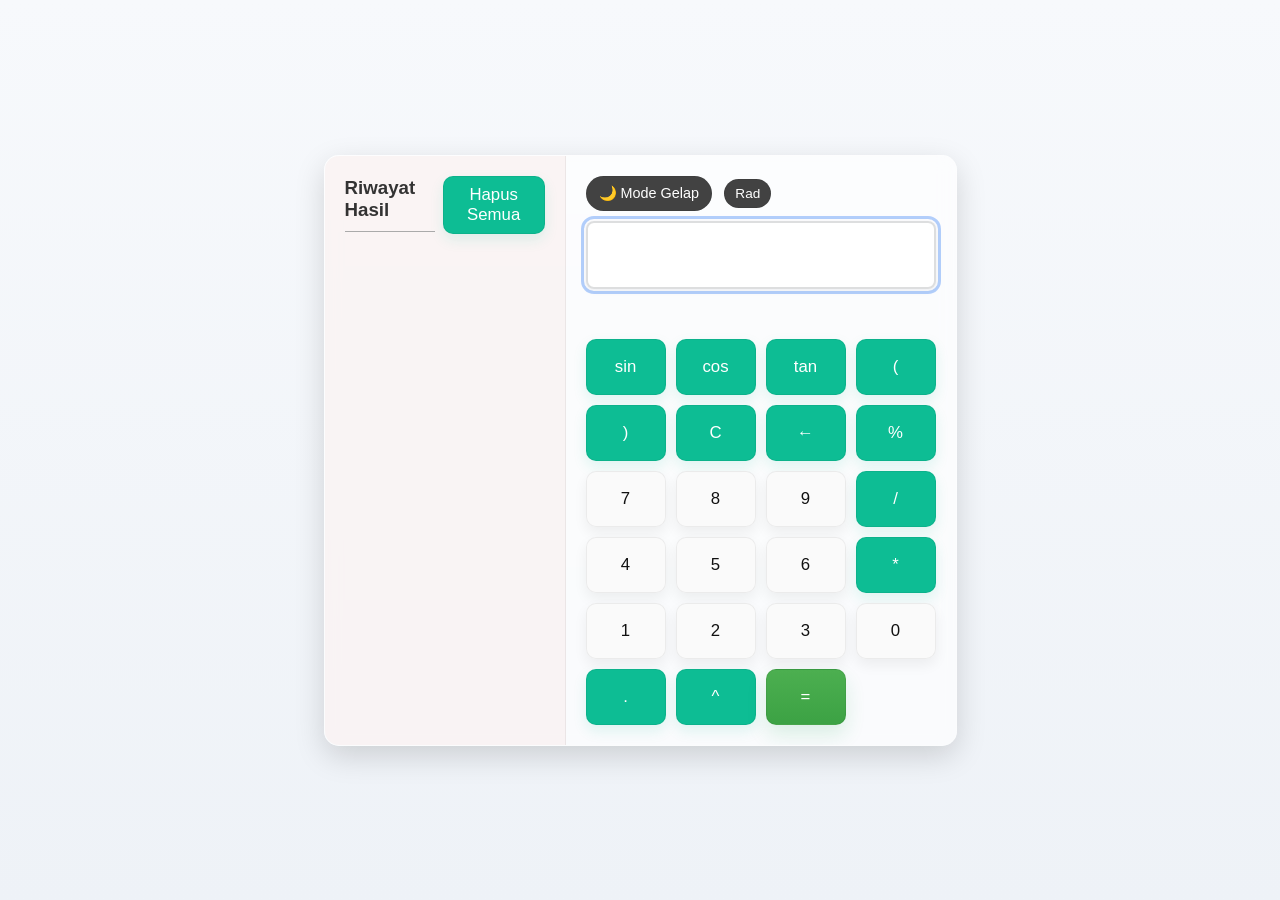
==== index.html @ 222618ed "Update and rename kalkulator.html to index.html" ====
<!DOCTYPE html>
<html lang="id">
<head>
    <meta charset="UTF-8">
    <meta name="viewport" content="width=device-width, initial-scale=1.0">
    <title>Kalkulator</title>
    <link rel="stylesheet" href="kalkulator.css">
</head>
<body>
    <div class="calculator">
        <!-- Bagian untuk menghapusRiwayat -->
        <div class="history-container">
            <div class="history-header">
                <h3>Riwayat Hasil</h3>
                <button id="clear-history" class="btn ctrl">Hapus Semua</button>
            </div>
            <ul id="history-list"></ul>
        </div>

        
        <div class="calculator-body">
            <!-- Tombol dark mode maupun light mode -->
            <button id="theme-toggle" class="theme-toggle">🌙 Mode Gelap</button>
            <button id="angle-toggle" class="theme-toggle small" aria-pressed="false">Rad</button>


            

            <!-- hasil input -->
            <div class="display-wrap">
                <input type="text" id="display" class="display" value="" readonly>
                <div id="display-result" class="display-result" aria-hidden="true"></div>
            </div>

            <!-- Tombol-tombol -->
            <div class="buttons">
                <button class="btn fn" data-value="sin(">sin</button>
                <button class="btn fn" data-value="cos(">cos</button>
                <button class="btn fn" data-value="tan(">tan</button>
                <button class="btn op" data-value="(">(</button>
                <button class="btn op" data-value=")">)</button>
                <button class="btn ctrl clear" data-value="C">C</button>
                <button class="btn ctrl backspace" data-value="←">←</button>
                <button class="btn op" data-value="%">%</button>
                <button class="btn num" data-value="7">7</button>
                <button class="btn num" data-value="8">8</button>
                <button class="btn num" data-value="9">9</button>
                <button class="btn op" data-value="/">/</button>
                <button class="btn num" data-value="4">4</button>
                <button class="btn num" data-value="5">5</button>
                <button class="btn num" data-value="6">6</button>
                <button class="btn op" data-value="*">*</button>
                <button class="btn num" data-value="1">1</button>
                <button class="btn num" data-value="2">2</button>
                <button class="btn num" data-value="3">3</button>
                <button class="btn num" data-value="0">0</button>
                <button class="btn op" data-value=".">.</button>
                <button class="btn op" data-value="^">^</button>
                <button class="btn equal" data-value="=">=</button>
            </div>
        </div>
    </div>

    <script src="kalkulator.js"></script>
</body>
</html>
---- kalkulator.css ----
body {
    font-family: sans-serif;
    display: flex;
    justify-content: center;
    align-items: center;
    min-height: 100vh;
    margin: 0;

    /* subtle page background so calculator card stands out */
    background: linear-gradient(180deg,#f7f9fc,#eef2f7);
}

/* ensure calculator reads as a distinct card */
.calculator {
    display: flex;
    max-width: 900px;
    background-color: #ffffff; /* solid card so it does not blend with page */
    border-radius: 15px;
    box-shadow: 0 10px 30px rgba(0,0,0,0.12);
    overflow: hidden;
    border: 1px solid rgba(0,0,0,0.06);
}

/* Touch / pointer friendly */
.btn {
    touch-action: manipulation;
    -webkit-tap-highlight-color: rgba(0,0,0,0.06);
}

.btn.active,
.btn:active {
    transform: translateY(0);
    opacity: 0.92;
    box-shadow: 0 6px 16px rgba(0,0,0,0.12);
}

/* QR modal removed */

/* Responsive: make buttons larger on small screens */
@media (max-width: 600px) {
    .calculator { max-width: 100%; margin: 12px; }
    .calculator-body { width: 100%; padding: 18px; }
    .btn { padding: 16px 18px; font-size: 1.15rem; }
    .display { height: 72px; font-size: 2.2em }
}

/* ===== KALKULATOR ===== */
.calculator {
    display: flex;
    max-width: 900px;
    /* display kotak menjadi blur */
    background-color: rgba(255, 255, 255, 0.65);
    border-radius: 15px;
    box-shadow: 0 10px 30px rgba(0, 0, 0, 0.15);
    overflow: hidden;
    backdrop-filter: blur(8px);
    -webkit-backdrop-filter: blur(8px);
    border: 1px solid rgba(255,255,255,0.25);
} 

/* Riwayat */
.history-container {
    width: 200px;
    padding: 20px;
    background-color: rgba(249,241,241,0.75);
    border-right: 1px solid rgba(0,0,0,0.06);
}

.history-container h3 {
    margin: 0 0 15px;
    color: #333;
    border-bottom: 1px solid #aaa;
    padding-bottom: 10px;
}

#history-list {
    list-style: none;
    padding: 0;
    margin: 0;
    max-height: 400px;
    overflow-y: auto;
    font-size: 0.9em;
}

#history-list li {
    padding: 5px 0;
    border-bottom: 1px dotted #aaa;
    cursor: pointer;
    transition: background-color 0.2s;
}

#history-list li:hover {
    background-color: var(--history-hover);
}

/* Bagian kalkulator utama */
.calculator-body {
    padding: 20px;
    width: 350px;
}

/* Tombol toggle tema */
.theme-toggle {
    margin-bottom: 10px;
    padding: 8px 12px;
    font-size: 0.9rem;
    border-radius: 999px;
    border: 1px solid rgba(0,0,0,0.06);
    cursor: pointer;
    background-color: rgba(34,34,34,0.85);
    color: #fff;
}

.theme-toggle.small {
    padding: 6px 10px;
    font-size: 0.85rem;
    margin-left: 8px;
} 

/* Display */
.display {
    width: 100%;
    height: 60px;
    margin-bottom: 20px;
    padding: 10px;
    font-size: 2em;
    text-align: right;
    border: 2px solid rgba(0,0,0,0.12); 
    border-radius: 8px;
    /* slightly translucent display to match the calculator container */
    background-color: rgba(255,255,255,0.95);
    color: #111;
    box-shadow: 0 2px 6px rgba(16,24,40,0.06);
    box-sizing: border-box;
} 

/* Focus state for accessibility */
.display:focus,
.display:focus-visible {
    outline: 3px solid rgba(59,130,246,0.38); /* subtle blue focus ring */
    outline-offset: 2px;
} 



/* Posisi display kalkulator */
.calculator-body { position: relative; }

/* Display wrapper placed at the top of the calculator body and reserves space for the result below */
.display-wrap {
    position: relative; /* keep in document flow */
    width: 100%;
    padding-bottom: 18px; /* reserve space for the result area */
    box-sizing: border-box;
    margin-bottom: 12px; /* separate from buttons */
}

/* Bigger input placed at top of the display-wrap */
.display {
    width: 100%;
    height: 68px;
    font-size: 1.15rem;
    padding: 12px;
    box-sizing: border-box;
    background-clip: padding-box; /* ensure background doesn't bleed */
}

/* Result positioned at bottom-right of the display-wrap (inside flow space) */
.display-result {
    position: absolute;
    right: 12px;
    bottom: 6px; /* snugly under the input */
    font-size: 1.05rem;
    color: #064e3b;
    font-weight: 700;
    pointer-events: none;
    max-width: calc(100% - 24px);
    text-align: right;
    overflow: hidden;
    white-space: nowrap;
    text-overflow: ellipsis;
    z-index: 2;
}

/* Dark-mode colors for display result */
body.dark-mode .display-result { color: #bbf7d0; }

/* Ensure buttons are not covered and have breathing room */
.buttons { margin-top: 8px; }

/* Responsive adjustments */
@media (max-width: 600px) {
    .display-wrap { padding-bottom: 22px; }
    .display { height: 60px; font-size: 1.05rem; }
    .display-result { font-size: 0.95rem; right: 8px; bottom: 6px; }
}


/* Grid tombol: 4 kolom */
.buttons {
    display: grid;
    grid-template-columns: repeat(4, 1fr);
    gap: 10px;
    grid-auto-rows: 56px; /* consistent button heights */
}

/* Center content inside buttons */
.buttons .btn { display: flex; align-items: center; justify-content: center; }

/* Semua tombol */
.btn {
    padding: 12px 14px;
    font-size: 1.05em;
    border: 1px solid rgba(0,0,0,0.06);
    border-radius: 10px;
    cursor: pointer;
    transition: transform 0.08s cubic-bezier(.2,.9,.3,1), box-shadow 0.12s, background-color 0.12s;
    background-color: rgba(255,255,255,0.9);
    box-shadow: 0 6px 14px rgba(0,0,0,0.06);
}

/* Angka */
.btn.num {
    background-color: rgba(250,250,250,0.9);
    color: #111;
}

/* Operator, fungsi, control */
.btn.op,
.btn.fn,
.btn.ctrl {
    background-color: #0dbd94;
    color: #fff;
    box-shadow: 0 6px 14px rgba(13,189,148,0.12);
}

/* Tombol "=" */
.btn.equal {
    background: linear-gradient(180deg,#4CAF50,#3ca244);
    color: #fff;
    box-shadow: 0 10px 20px rgba(28,163,83,0.14);
}

/* Hover & active */
.btn:hover {
    transform: translateY(-2px);
    box-shadow: 0 12px 24px rgba(0,0,0,0.08);
}

.btn:active {
    opacity: 0.95;
    transform: translateY(0);
}

/* Focus-visible for buttons */
.btn:focus-visible {
    outline: 3px solid rgba(99,102,241,0.38);
    outline-offset: 2px;
}

/* ===== DARK MODE & ACCESSIBILITY ===== */
:root {
    --history-hover: rgba(59,130,246,0.08); /* subtle blue hover */
} 

body,
.calculator,
.display,
.btn {
    transition: background-color 0.25s, color 0.25s, border-color 0.25s;
}

/* small utility styles */

/* History item delete button */
.history-delete {
    margin-left: auto;
    padding: 6px 8px;
    background: #ef4444;
    color: #fff;
    border-radius: 6px;
    border: none;
    cursor: pointer;
    font-size: 0.85rem;
}
.history-delete:hover {
    opacity: 0.95;
    transform: translateY(-1px);
}

body.dark-mode .history-delete {
    background: #dc2626;
    color: #fff;
}

#history-list li:hover {
    background-color: var(--history-hover);
}

/* Undo snackbar */
.undo-snackbar {
    position: fixed;
    right: 18px;
    bottom: 18px;
    background: rgba(20,20,20,0.95);
    color: #fff;
    padding: 10px 12px;
    border-radius: 8px;
    display: flex;
    align-items: center;
    gap: 10px;
    box-shadow: 0 8px 24px rgba(0,0,0,0.25);
    z-index: 9999;
}

.undo-snackbar .undo-btn {
    background: transparent;
    color: #fff;
    border: 1px solid rgba(255,255,255,0.18);
    padding: 6px 8px;
    border-radius: 6px;
    cursor: pointer;
}

body.dark-mode .undo-snackbar { background: rgba(8,8,8,0.95); }


/* Standard dark mode with improved contrast */
body.dark-mode {
    background-color: #050816;
    --history-hover: rgba(96,165,250,0.12);
}

body.dark-mode .calculator {
    /* semi-transparent like light mode so wallpaper shows through */
    background-color: rgba(11,18,32,0.65);
    color: #e5e7eb;
    border: 1px solid rgba(255,255,255,0.06); /* subtle border that reads on transparent background */
    backdrop-filter: blur(8px);
    -webkit-backdrop-filter: blur(8px);
} 

body.dark-mode .history-container {
    background-color: rgba(11,18,32,0.6);
    border-right-color: rgba(255,255,255,0.06); /* consistent separator on transparent background */
    backdrop-filter: blur(6px);
    -webkit-backdrop-filter: blur(6px);
} 

body.dark-mode .history-container h3 {
    color: #e5e7eb;
    border-bottom-color: #4b5563;
}

body.dark-mode #history-list li {
    border-bottom-color: #4b5563;
}

body.dark-mode .display {
    background-color: rgba(2,16,24,0.6); /* semi-transparent display */
    border: 2px solid rgba(255,255,255,0.06); /* subtle border to separate from container */
    color: #e5e7eb;
    box-shadow: inset 0 -4px 12px rgba(0,0,0,0.35);
} 



body.dark-mode .btn.num {
    background-color: #0f1724;
    color: #e5e7eb;
    border: 1px solid rgba(255,255,255,0.04);
}

/* Operators/functions/control buttons use a teal with strong contrast */
body.dark-mode .btn.op,
body.dark-mode .btn.fn,
body.dark-mode .btn.ctrl {
    background-color: #0ea5a6; /* teal with strong contrast */
    color: #fff;
    box-shadow: 0 6px 14px rgba(14,165,166,0.12);
    border: 1px solid rgba(255,255,255,0.06);
}

body.dark-mode .btn.equal {
    background-color: #16a34a;
    border: 1px solid rgba(255,255,255,0.06);
}

body.dark-mode .theme-toggle {
    background-color: #f59e0b; /* amber for contrast */
    color: #111827;
    border: 1px solid rgba(0,0,0,0.12);
}



/* Settings row (font + wallpaper controls) */
.settings-row {
    display: flex;
    gap: 8px;
    align-items: center;
    margin-bottom: 12px;
    flex-wrap: wrap;
}

/* Wallpaper upload styles removed */

/* History header and controls */
.history-header {
    display:flex;
    align-items:center;
    justify-content:space-between;
    gap: 8px;
    margin-bottom: 10px;
}

.history-header h3 { margin: 0; }

#history-list li {
    display: flex;
    align-items: center;
    padding: 5px 0;
    border-bottom: 1px dotted #aaa;
}

/* font control buttons small tweak */
.btn.ctrl { padding: 8px 10px; }
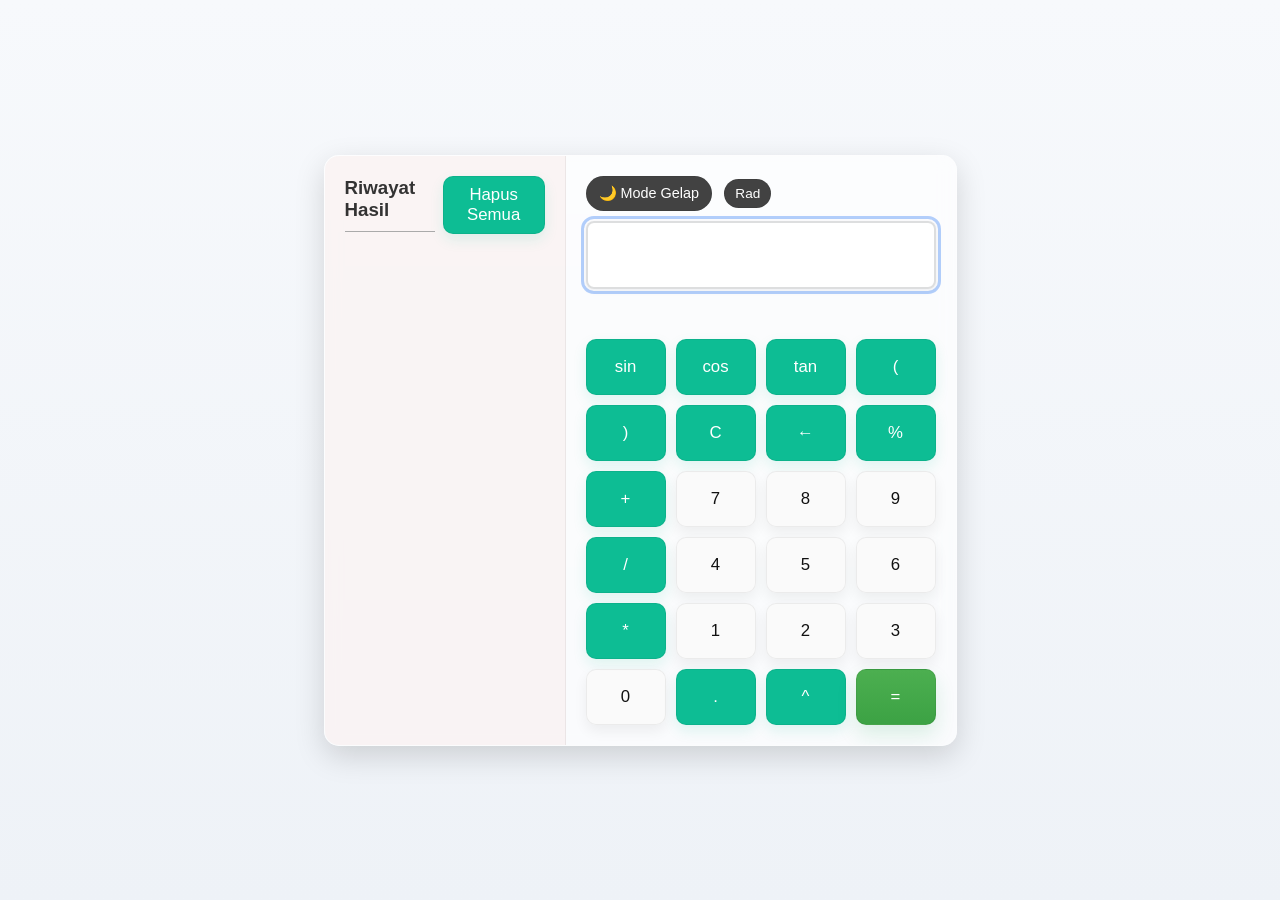
==== commit 5f8e931c: "Fix HTML formatting and add missing buttons" ====
--- a/index.html
+++ b/index.html
@@ -42,6 +42,7 @@
                 <button class="btn ctrl clear" data-value="C">C</button>
                 <button class="btn ctrl backspace" data-value="←">←</button>
                 <button class="btn op" data-value="%">%</button>
+                <button class="btn op" data-value="+">+</button>
                 <button class="btn num" data-value="7">7</button>
                 <button class="btn num" data-value="8">8</button>
                 <button class="btn num" data-value="9">9</button>
@@ -65,3 +66,4 @@
 </body>
 </html>
 
+
